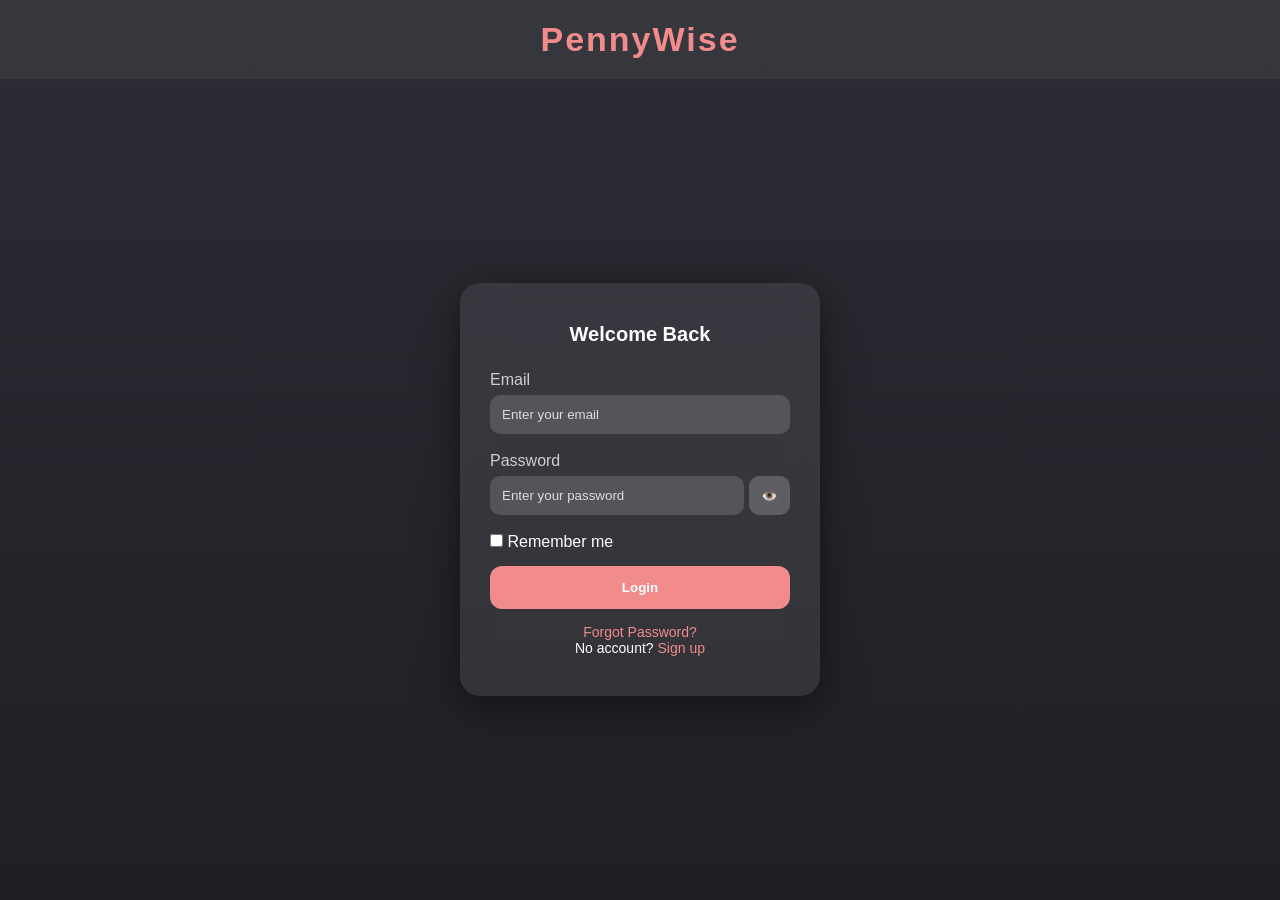
==== pennyWise/login.html @ 3238af48 "Adding login/signup pages" ====
<!DOCTYPE html>
<html lang="en">
<head>
  <meta charset="UTF-8">
  <title>PennyWise Login</title>
  <link rel="stylesheet" href="static/css/styles.css">
</head>
<body>

  <!-- TOP HEADER -->
  <div class="header">PennyWise</div>

  <!-- CENTER CONTENT -->
  <div class="container">

    <div class="box">
      <h2>Welcome Back</h2>

      <form id="loginForm">

        <div class="input-group">
          <label>Email</label>
          <input type="email" id="loginEmail" placeholder="Enter your email">
          <div class="error" id="loginEmailError"></div>
        </div>

        <div class="input-group">
          <label>Password</label>
          <div class="password-wrapper">
            <input type="password" id="loginPassword" placeholder="Enter your password">
            <button type="button" onclick="togglePassword('loginPassword')">👁️</button>
          </div>
          <div class="error" id="loginPasswordError"></div>
        </div>

        <div style="margin-bottom:15px;">
          <input type="checkbox" id="rememberMe">
          <label for="rememberMe">Remember me</label>
        </div>

        <button class="btn" id="loginBtn">Login</button>

        <div class="success" id="loginSuccess"></div>
        <div class="error" id="loginGeneralError"></div>

      </form>

      <div class="extra">
        <p><a href="#">Forgot Password?</a></p>
        <p>No account? <a href="signup.html">Sign up</a></p>
      </div>

    </div>
  </div>

  <script src="static/js/auth.js"></script>
</body>
</html>
---- pennyWise/static/css/styles.css ----
/* ================= ROOT ================= */
:root {
  --bg-dark: #2c2c34;
  --bg-darker: #1f1f26;

  --card-bg: rgba(255, 255, 255, 0.08);
  --blur: blur(18px);

  --text-main: #ffffff;
  --text-soft: #cfcfcf;

  --accent: #f28b8b;
  --accent-hover: #e57373;

  --input-bg: rgba(255,255,255,0.15);

  --radius: 20px;
}

/* ================= GLOBAL ================= */
* {
  margin: 0;
  padding: 0;
  box-sizing: border-box;
  font-family: 'Segoe UI', sans-serif;
}

body {
  min-height: 100vh;
  background: linear-gradient(to bottom, var(--bg-dark), var(--bg-darker));
  display: flex;
  flex-direction: column;
}

/* ================= HEADER ================= */
.header {
  width: 100%;
  text-align: center;
  padding: 20px 0;
  font-size: 34px;
  font-weight: bold;
  color: var(--accent);
  background: rgba(255,255,255,0.05);
  letter-spacing: 2px;
}

/* ================= CONTAINER ================= */
.container {
  flex: 1;
  display: flex;
  justify-content: center;
  align-items: center;
}

/* ================= CARD ================= */
.box {
  width: 360px;
  background: var(--card-bg);
  backdrop-filter: var(--blur);
  border-radius: var(--radius);
  padding: 40px 30px;
  box-shadow: 0 10px 40px rgba(0,0,0,0.5);
  color: var(--text-main);
  position: relative;
}

/* TITLE INSIDE CARD */
.box h2 {
  text-align: center;
  margin-bottom: 25px;
  font-size: 20px;
}

/* ================= INPUT ================= */
.input-group {
  margin-bottom: 18px;
}

.input-group label {
  display: block;
  margin-bottom: 6px;
  color: var(--text-soft);
}

.input-group input {
  width: 100%;
  padding: 12px;
  border-radius: 10px;
  border: none;
  outline: none;
  background: var(--input-bg);
  color: white;
}

.input-group input::placeholder {
  color: #ddd;
}

/* ================= PASSWORD ================= */
.password-wrapper {
  display: flex;
  gap: 5px;
}

.password-wrapper button {
  border: none;
  border-radius: 10px;
  padding: 0 12px;
  cursor: pointer;
  background: rgba(255,255,255,0.2);
  color: white;
}

/* ================= BUTTON ================= */
.btn {
  width: 100%;
  padding: 14px;
  border-radius: 12px;
  border: none;
  background: var(--accent);
  color: white;
  font-weight: bold;
  cursor: pointer;
  transition: 0.3s;
}

.btn:hover {
  background: var(--accent-hover);
}

/* ================= LINKS ================= */
.extra {
  margin-top: 15px;
  text-align: center;
  font-size: 14px;
}

.extra a {
  color: var(--accent);
  text-decoration: none;
}

/* ================= MESSAGES ================= */
.error {
  color: #ff6b6b;
  font-size: 12px;
  margin-top: 4px;
}

.success {
  color: #00ffae;
  text-align: center;
  margin-top: 10px;
}

/* ================= RESPONSIVE ================= */
@media (max-width: 400px) {
  .box {
    width: 90%;
  }
}
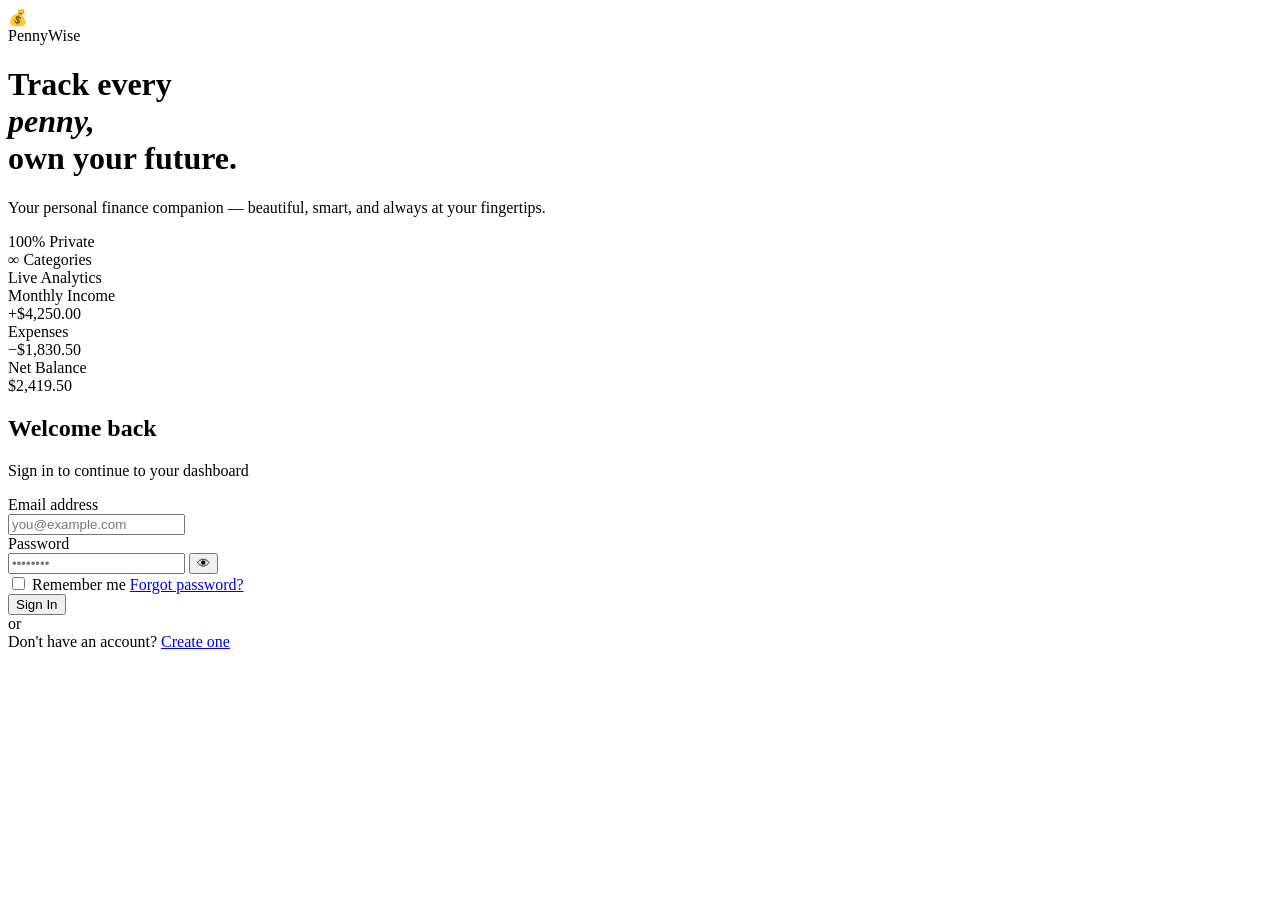
==== commit 6f775b05: "Revamp login.html with new design and features Updated the login page with a new layout and styles, " ====
--- a/pennyWise/login.html
+++ b/pennyWise/login.html
@@ -1,58 +1,105 @@
 <!DOCTYPE html>
 <html lang="en">
 <head>
-  <meta charset="UTF-8">
-  <title>PennyWise Login</title>
-  <link rel="stylesheet" href="static/css/styles.css">
+<meta charset="UTF-8">
+<meta name="viewport" content="width=device-width, initial-scale=1.0">
+<title>PennyWise — Login</title>
+<link href="https://fonts.googleapis.com/css2?family=Playfair+Display:wght@400;600;700&family=DM+Sans:wght@300;400;500&display=swap" rel="stylesheet">
+<link rel="stylesheet" href="static/css/login.css">
 </head>
 <body>
 
-  <!-- TOP HEADER -->
-  <div class="header">PennyWise</div>
+<div class="left-panel">
+  <div class="grid-lines"></div>
 
-  <!-- CENTER CONTENT -->
-  <div class="container">
+  <div class="brand">
+    <div class="brand-logo">
+      <div class="logo-icon">💰</div>
+      <span class="logo-text">PennyWise</span>
+    </div>
 
-    <div class="box">
-      <h2>Welcome Back</h2>
+    <h1 class="hero-heading">
+      Track every<br><em>penny,</em><br>own your future.
+    </h1>
+    <p class="hero-sub">
+      Your personal finance companion — beautiful, smart, and always at your fingertips.
+    </p>
 
-      <form id="loginForm">
-
-        <div class="input-group">
-          <label>Email</label>
-          <input type="email" id="loginEmail" placeholder="Enter your email">
-          <div class="error" id="loginEmailError"></div>
-        </div>
-
-        <div class="input-group">
-          <label>Password</label>
-          <div class="password-wrapper">
-            <input type="password" id="loginPassword" placeholder="Enter your password">
-            <button type="button" onclick="togglePassword('loginPassword')">👁️</button>
-          </div>
-          <div class="error" id="loginPasswordError"></div>
-        </div>
-
-        <div style="margin-bottom:15px;">
-          <input type="checkbox" id="rememberMe">
-          <label for="rememberMe">Remember me</label>
-        </div>
-
-        <button class="btn" id="loginBtn">Login</button>
-
-        <div class="success" id="loginSuccess"></div>
-        <div class="error" id="loginGeneralError"></div>
-
-      </form>
-
-      <div class="extra">
-        <p><a href="#">Forgot Password?</a></p>
-        <p>No account? <a href="signup.html">Sign up</a></p>
+    <div class="stats-row">
+      <div class="stat-item">
+        <span class="stat-num">100%</span>
+        <span class="stat-label">Private</span>
       </div>
-
+      <div class="stat-item">
+        <span class="stat-num">∞</span>
+        <span class="stat-label">Categories</span>
+      </div>
+      <div class="stat-item">
+        <span class="stat-num">Live</span>
+        <span class="stat-label">Analytics</span>
+      </div>
     </div>
   </div>
 
-  <script src="static/js/auth.js"></script>
+  <div class="deco-cards">
+    <div class="deco-card">
+      <div class="deco-card-label">Monthly Income</div>
+      <div class="deco-card-val plus">+$4,250.00</div>
+    </div>
+    <div class="deco-card">
+      <div class="deco-card-label">Expenses</div>
+      <div class="deco-card-val minus">−$1,830.50</div>
+    </div>
+    <div class="deco-card">
+      <div class="deco-card-label">Net Balance</div>
+      <div class="deco-card-val">$2,419.50</div>
+    </div>
+  </div>
+</div>
+
+<div class="right-panel">
+  <div class="form-header">
+    <h2>Welcome back</h2>
+    <p>Sign in to continue to your dashboard</p>
+  </div>
+
+  <form id="loginForm">
+    <div class="form-group">
+      <label for="loginEmail">Email address</label>
+      <div class="input-wrap">
+        <input type="email" id="loginEmail" placeholder="you@example.com" autocomplete="email">
+      </div>
+      <span class="error-msg" id="loginEmailError"></span>
+    </div>
+
+    <div class="form-group">
+      <label for="loginPassword">Password</label>
+      <div class="input-wrap">
+        <input type="password" id="loginPassword" placeholder="••••••••" autocomplete="current-password">
+        <button type="button" class="toggle-pw" onclick="togglePassword('loginPassword')" aria-label="Toggle password">👁</button>
+      </div>
+      <span class="error-msg" id="loginPasswordError"></span>
+    </div>
+
+    <div class="remember-row">
+      <label>
+        <input type="checkbox" id="rememberMe">
+        Remember me
+      </label>
+      <a href="#" class="forgot">Forgot password?</a>
+    </div>
+
+    <button type="submit" class="btn-primary" id="loginBtn">Sign In</button>
+    <div class="general-error" id="loginGeneralError"></div>
+    <div class="success-msg" id="loginSuccess"></div>
+  </form>
+
+  <div class="divider"><span>or</span></div>
+
+  <div class="switch-link">
+    Don't have an account? <a href="signup.html">Create one</a>
+  </div>
+</div>
+<script src="static/js/login.js"></script>
 </body>
-</html>+</html>
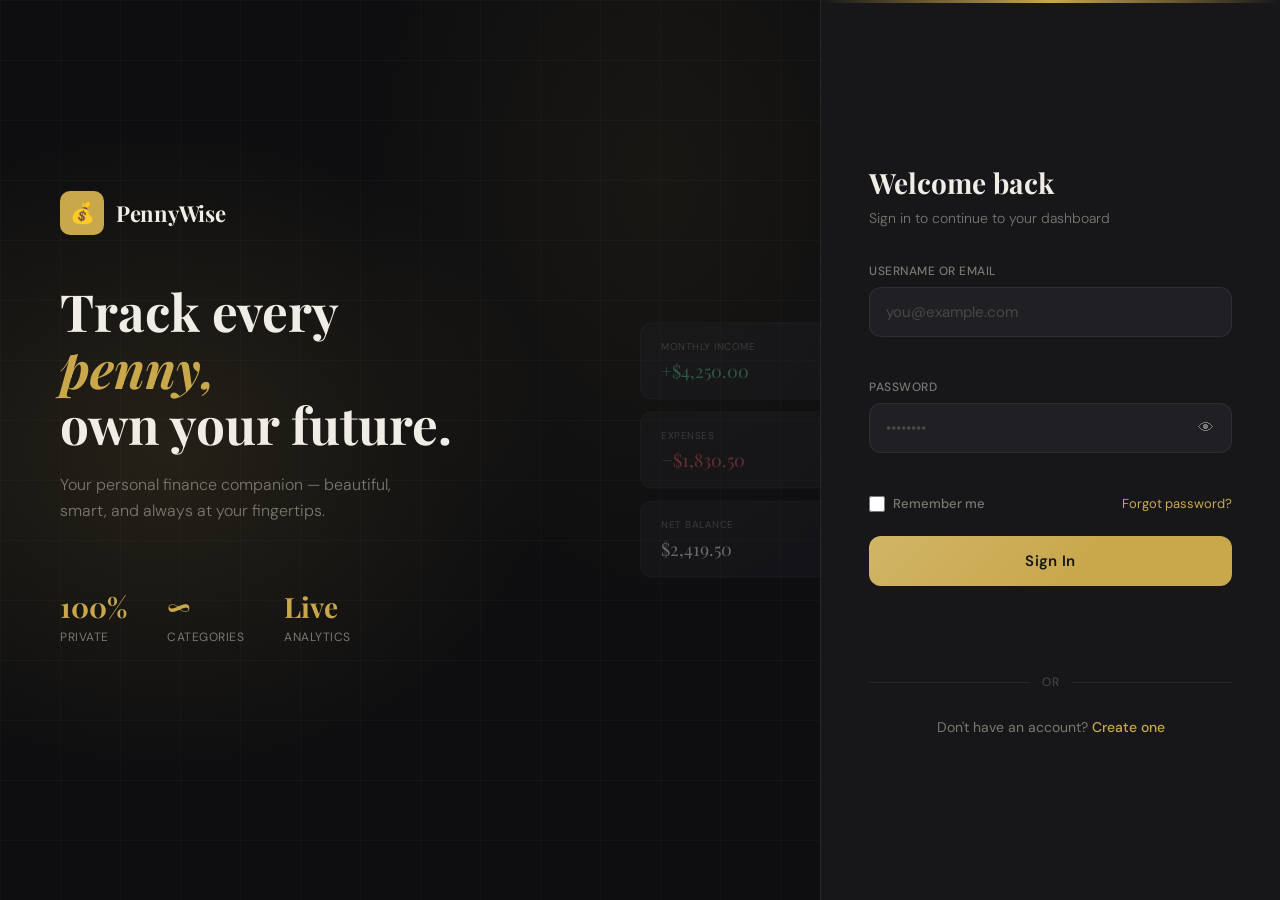
==== commit 5f09d948: "feat: connect with backend" ====
--- a/pennyWise/login.html
+++ b/pennyWise/login.html
@@ -65,7 +65,7 @@
 
   <form id="loginForm">
     <div class="form-group">
-      <label for="loginEmail">Email address</label>
+      <label for="loginEmail">Username or email</label>
       <div class="input-wrap">
         <input type="email" id="loginEmail" placeholder="you@example.com" autocomplete="email">
       </div>
--- a/pennyWise/static/css/login.css
+++ b/pennyWise/static/css/login.css
@@ -0,0 +1,394 @@
+  :root {
+    --bg: #0e0e10;
+    --surface: #17171a;
+    --surface2: #1f1f24;
+    --border: rgba(255,255,255,0.07);
+    --gold: #c9a84c;
+    --gold-light: #e8c97a;
+    --gold-dim: rgba(201,168,76,0.15);
+    --text: #f0ede6;
+    --text-muted: #7a7870;
+    --text-dim: #4a4845;
+    --red: #e05c5c;
+    --green: #5cba8a;
+    --radius: 12px;
+  }
+
+  * { margin: 0; padding: 0; box-sizing: border-box; }
+
+  body {
+    font-family: 'DM Sans', sans-serif;
+    background: var(--bg);
+    color: var(--text);
+    min-height: 100vh;
+    display: flex;
+    overflow: hidden;
+  }
+
+  /* Left panel */
+  .left-panel {
+    flex: 1;
+    position: relative;
+    display: flex;
+    flex-direction: column;
+    justify-content: center;
+    padding: 60px;
+    overflow: hidden;
+  }
+
+  .left-panel::before {
+    content: '';
+    position: absolute;
+    inset: 0;
+    background:
+      radial-gradient(ellipse 80% 60% at 20% 50%, rgba(201,168,76,0.12) 0%, transparent 60%),
+      radial-gradient(ellipse 60% 80% at 80% 20%, rgba(201,168,76,0.06) 0%, transparent 60%);
+  }
+
+  .grid-lines {
+    position: absolute;
+    inset: 0;
+    background-image:
+      linear-gradient(rgba(255,255,255,0.025) 1px, transparent 1px),
+      linear-gradient(90deg, rgba(255,255,255,0.025) 1px, transparent 1px);
+    background-size: 60px 60px;
+  }
+
+  .brand {
+    position: relative;
+    z-index: 1;
+    margin-bottom: 64px;
+  }
+
+  .brand-logo {
+    display: flex;
+    align-items: center;
+    gap: 12px;
+    margin-bottom: 48px;
+  }
+
+  .logo-icon {
+    width: 44px;
+    height: 44px;
+    background: var(--gold);
+    border-radius: 10px;
+    display: flex;
+    align-items: center;
+    justify-content: center;
+    font-size: 20px;
+  }
+
+  .logo-text {
+    font-family: 'Playfair Display', serif;
+    font-size: 22px;
+    font-weight: 700;
+    letter-spacing: -0.3px;
+    color: var(--text);
+  }
+
+  .hero-heading {
+    font-family: 'Playfair Display', serif;
+    font-size: clamp(36px, 4vw, 56px);
+    font-weight: 700;
+    line-height: 1.1;
+    color: var(--text);
+    margin-bottom: 20px;
+  }
+
+  .hero-heading em {
+    font-style: italic;
+    color: var(--gold);
+  }
+
+  .hero-sub {
+    font-size: 16px;
+    color: var(--text-muted);
+    line-height: 1.6;
+    max-width: 380px;
+    font-weight: 300;
+  }
+
+  .stats-row {
+    display: flex;
+    gap: 40px;
+    margin-top: 64px;
+  }
+
+  .stat-item {
+    display: flex;
+    flex-direction: column;
+    gap: 4px;
+  }
+
+  .stat-num {
+    font-family: 'Playfair Display', serif;
+    font-size: 28px;
+    font-weight: 700;
+    color: var(--gold);
+  }
+
+  .stat-label {
+    font-size: 12px;
+    color: var(--text-muted);
+    letter-spacing: 0.5px;
+    text-transform: uppercase;
+  }
+
+  /* Floating cards decoration */
+  .deco-cards {
+    position: absolute;
+    right: -20px;
+    top: 50%;
+    transform: translateY(-50%);
+    display: flex;
+    flex-direction: column;
+    gap: 12px;
+    z-index: 1;
+    opacity: 0.4;
+  }
+
+  .deco-card {
+    background: var(--surface2);
+    border: 1px solid var(--border);
+    border-radius: var(--radius);
+    padding: 16px 20px;
+    width: 200px;
+    animation: float 6s ease-in-out infinite;
+  }
+
+  .deco-card:nth-child(2) { animation-delay: -2s; }
+  .deco-card:nth-child(3) { animation-delay: -4s; }
+
+  @keyframes float {
+    0%, 100% { transform: translateY(0); }
+    50% { transform: translateY(-8px); }
+  }
+
+  .deco-card-label { font-size: 10px; color: var(--text-muted); text-transform: uppercase; letter-spacing: 0.5px; margin-bottom: 6px; }
+  .deco-card-val { font-family: 'Playfair Display', serif; font-size: 18px; color: var(--text); }
+  .deco-card-val.plus { color: var(--green); }
+  .deco-card-val.minus { color: var(--red); }
+
+  /* Right panel */
+  .right-panel {
+    width: 460px;
+    min-height: 100vh;
+    background: var(--surface);
+    border-left: 1px solid var(--border);
+    display: flex;
+    flex-direction: column;
+    justify-content: center;
+    padding: 48px;
+    position: relative;
+  }
+
+  .right-panel::before {
+    content: '';
+    position: absolute;
+    top: 0; right: 0;
+    width: 100%; height: 3px;
+    background: linear-gradient(90deg, transparent, var(--gold), transparent);
+  }
+
+  .form-header {
+    margin-bottom: 36px;
+  }
+
+  .form-header h2 {
+    font-family: 'Playfair Display', serif;
+    font-size: 28px;
+    font-weight: 700;
+    color: var(--text);
+    margin-bottom: 8px;
+  }
+
+  .form-header p {
+    font-size: 14px;
+    color: var(--text-muted);
+    font-weight: 300;
+  }
+
+  .form-group {
+    margin-bottom: 20px;
+  }
+
+  label {
+    display: block;
+    font-size: 12px;
+    font-weight: 500;
+    letter-spacing: 0.5px;
+    text-transform: uppercase;
+    color: var(--text-muted);
+    margin-bottom: 8px;
+  }
+
+  .input-wrap {
+    position: relative;
+  }
+
+  .input-wrap input {
+    width: 100%;
+    background: var(--surface2);
+    border: 1px solid var(--border);
+    border-radius: var(--radius);
+    padding: 14px 16px;
+    font-family: 'DM Sans', sans-serif;
+    font-size: 15px;
+    color: var(--text);
+    outline: none;
+    transition: border-color 0.2s, box-shadow 0.2s;
+  }
+
+  .input-wrap input:focus {
+    border-color: var(--gold);
+    box-shadow: 0 0 0 3px var(--gold-dim);
+  }
+
+  .input-wrap input::placeholder { color: var(--text-dim); }
+
+  .toggle-pw {
+    position: absolute;
+    right: 14px;
+    top: 50%;
+    transform: translateY(-50%);
+    background: none;
+    border: none;
+    color: var(--text-muted);
+    cursor: pointer;
+    font-size: 16px;
+    padding: 4px;
+    transition: color 0.2s;
+  }
+  .toggle-pw:hover { color: var(--gold); }
+
+  .error-msg {
+    font-size: 12px;
+    color: var(--red);
+    margin-top: 6px;
+    min-height: 16px;
+    display: block;
+  }
+
+  .remember-row {
+    display: flex;
+    align-items: center;
+    justify-content: space-between;
+    margin-bottom: 24px;
+  }
+
+  .remember-row label {
+    display: flex;
+    align-items: center;
+    gap: 8px;
+    text-transform: none;
+    font-size: 13px;
+    color: var(--text-muted);
+    cursor: pointer;
+    letter-spacing: 0;
+    margin: 0;
+  }
+
+  .remember-row input[type=checkbox] {
+    width: 16px; height: 16px;
+    accent-color: var(--gold);
+    cursor: pointer;
+  }
+
+  .forgot { font-size: 13px; color: var(--gold); text-decoration: none; transition: opacity 0.2s; }
+  .forgot:hover { opacity: 0.7; }
+
+  .btn-primary {
+    width: 100%;
+    background: var(--gold);
+    color: #0e0e10;
+    border: none;
+    border-radius: var(--radius);
+    padding: 15px;
+    font-family: 'DM Sans', sans-serif;
+    font-size: 15px;
+    font-weight: 600;
+    cursor: pointer;
+    transition: background 0.2s, transform 0.15s, box-shadow 0.2s;
+    letter-spacing: 0.3px;
+    position: relative;
+    overflow: hidden;
+  }
+
+  .btn-primary::after {
+    content: '';
+    position: absolute;
+    inset: 0;
+    background: linear-gradient(135deg, rgba(255,255,255,0.15) 0%, transparent 60%);
+    pointer-events: none;
+  }
+
+  .btn-primary:hover {
+    background: var(--gold-light);
+    transform: translateY(-1px);
+    box-shadow: 0 8px 24px rgba(201,168,76,0.3);
+  }
+
+  .btn-primary:active { transform: translateY(0); }
+  .btn-primary:disabled { opacity: 0.6; cursor: not-allowed; transform: none; }
+
+  .success-msg {
+    font-size: 13px;
+    color: var(--green);
+    text-align: center;
+    margin-top: 12px;
+    min-height: 18px;
+    font-weight: 500;
+  }
+
+  .general-error {
+    font-size: 13px;
+    color: var(--red);
+    text-align: center;
+    margin-top: 12px;
+    min-height: 18px;
+  }
+
+  .divider {
+    display: flex;
+    align-items: center;
+    gap: 12px;
+    margin: 28px 0;
+  }
+
+  .divider::before, .divider::after {
+    content: '';
+    flex: 1;
+    height: 1px;
+    background: var(--border);
+  }
+
+  .divider span {
+    font-size: 12px;
+    color: var(--text-dim);
+    text-transform: uppercase;
+    letter-spacing: 0.5px;
+  }
+
+  .switch-link {
+    text-align: center;
+    font-size: 14px;
+    color: var(--text-muted);
+  }
+
+  .switch-link a {
+    color: var(--gold);
+    text-decoration: none;
+    font-weight: 500;
+    transition: opacity 0.2s;
+  }
+
+  .switch-link a:hover { opacity: 0.7; }
+
+  /* Mobile */
+  @media (max-width: 768px) {
+    body { flex-direction: column; overflow: auto; }
+    .left-panel { padding: 40px 24px 32px; min-height: auto; }
+    .deco-cards { display: none; }
+    .stats-row { gap: 24px; }
+    .right-panel { width: 100%; padding: 32px 24px 48px; border-left: none; border-top: 1px solid var(--border); }
+  }
